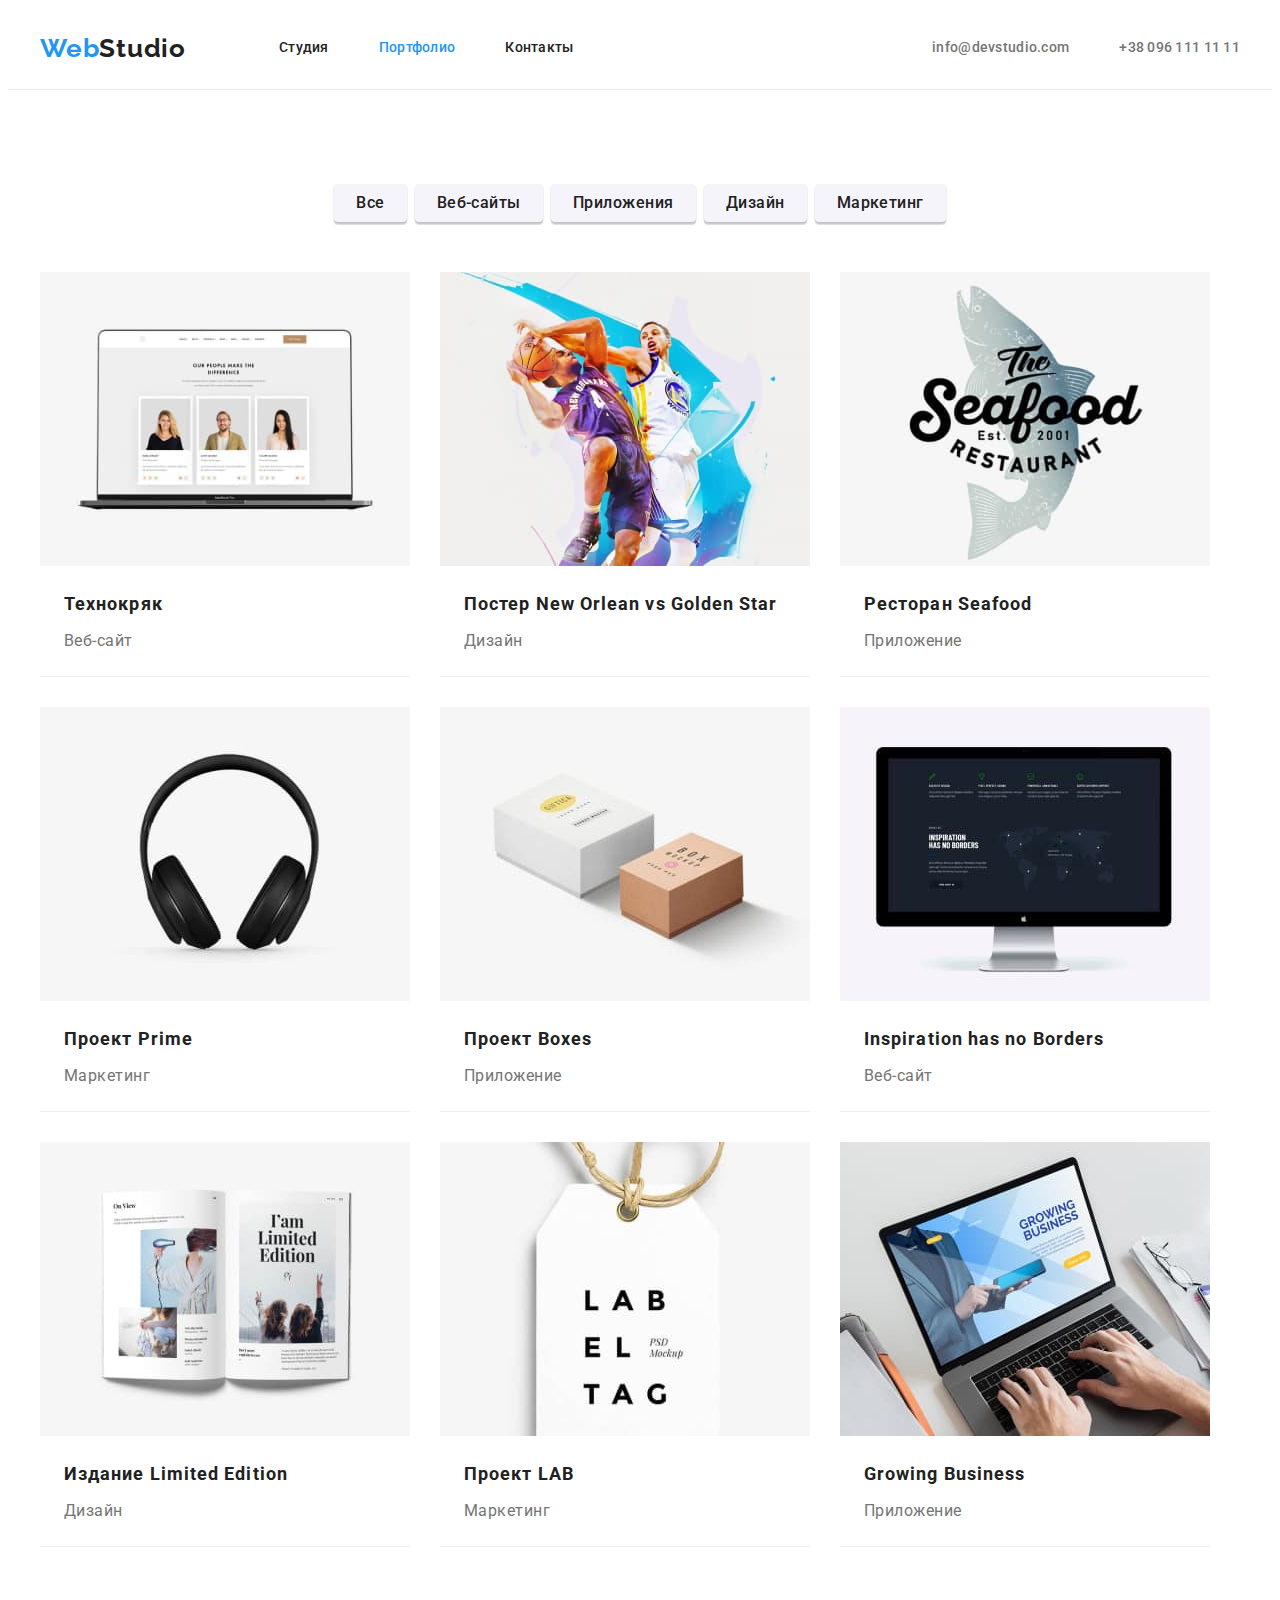
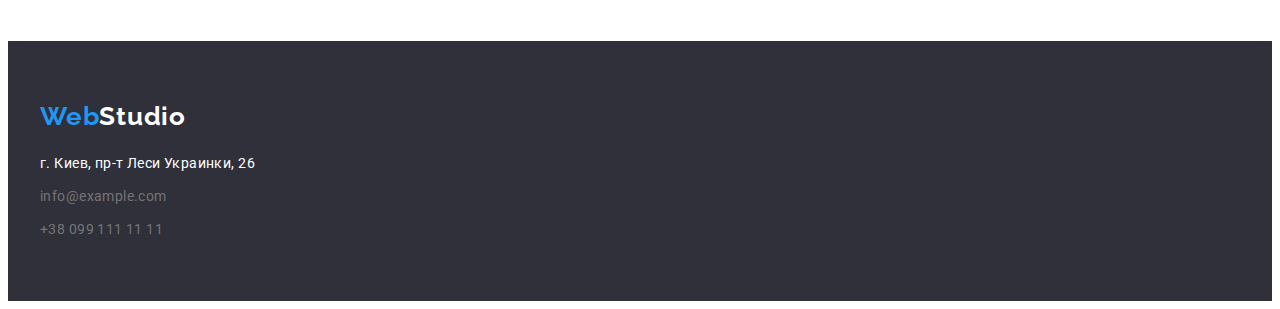
==== portfolio.html @ cc7ea552 "скопійовано файли з минулої домашки" ====
<!DOCTYPE html>
<html lang="ru">
<head>
    <meta charset="UTF-8">
    <meta http-equiv="X-UA-Compatible" content="IE=edge">
    <meta name="viewport" content="width=device-width, initial-scale=1.0">
    <link rel="preconnect" href="https://fonts.googleapis.com">
    <link rel="preconnect" href="https://fonts.gstatic.com" crossorigin>
    <link href="https://fonts.googleapis.com/css2?family=Raleway:wght@700&family=Roboto:wght@400;500;700&display=swap" rel="stylesheet">
    <link rel="stylesheet" href="./css/styles.css">
    <title>Портфолио</title>
</head>
<body>
    <header class="header">
        <div class="container header-container">
            <nav class="header-nav">
                <a href="./index.html" class="header-logo logo">
                    <span class="logo-accent">Web</span>Studio
                </a>
                <ul class="header-nav-list list">
                    <li class="nav-list-item"><a href="./index.html" class="header-link link">Студия</a></li>
                    <li class="current"><a href="" class="header-link link">Портфолио</a></li>
                    <li class="nav-list-item"><a href="" class="header-link link">Контакты</a></li>
                </ul>
            </nav>
            <ul class="header-list list">
                <li><a href="mailto:info@devstudio.com" class="header-email link">info@devstudio.com</a></li>
                <li><a href="tel:+380961111111" class="header-tel link">+38 096 111 11 11</a></li>
            </ul>
        </div>
    </header>
    <main>
       <section class="examples section">
            <div class="container">
                <h1 hidden>Наши работы</h1>
                    <ul class="filter-list list">
                        <li class="filter-list-item"><button type="button" class="filter-btn">Все</button></li>
                        <li class="filter-list-item"><button type="button" class="filter-btn">Веб-сайты</button></li>
                        <li class="filter-list-item"><button type="button" class="filter-btn">Приложения</button></li>
                        <li class="filter-list-item"><button type="button" class="filter-btn">Дизайн</button></li>
                        <li class="filter-list-item"><button type="button" class="filter-btn">Маркетинг</button></li>
                </ul>
                <ul class="examples-list list">
                    <li class="examples-list-item">
                        <a href="#" class="example-link link">
                            <img src="./images/img7.jpg" alt="Страница на экране ноутбука" width="370">
                            <div class="example-container">
                                <h2 class="example-title">Технокряк</h2>
                                <p class="example-text">Веб-сайт</p>
                            </div>
                        </a>
                    </li>
                    <li class="examples-list-item">
                        <a href="#" class="example-link link">
                            <img src="./images/img8.jpg" alt="Постер с двумя баскетболистами" width="370">
                            <div class="example-container">
                                <h2 class="example-title">Постер New Orlean vs Golden Star</h2>
                                <p class="example-text">Дизайн</p>
                            </div>
                        </a>
                    </li>
                    <li class="examples-list-item">
                        <a href="#" class="example-link link">
                            <img src="./images/img9.jpg" alt="Логотип ресторана" width="370">
                            <div class="example-container">
                                <h2 class="example-title">Ресторан Seafood</h2>
                                <p class="example-text">Приложение</p>
                            </div>
                        </a>
                    </li>
                    <li class="examples-list-item">
                        <a href="#" class="example-link link">
                            <img src="./images/img10.jpg" alt="Наушники" width="370">
                            <div class="example-container">
                                <h2 class="example-title">Проект Prime</h2>
                                <p class="example-text">Маркетинг</p>
                            </div>
                        </a>
                    </li>
                    <li class="examples-list-item">
                        <a href="#" class="example-link link">
                            <img src="./images/img11.jpg" alt="Две коробки" width="370">
                            <div class="example-container">
                                <h2 class="example-title">Проект Boxes</h2>
                                <p class="example-text">Приложение</p>
                            </div>
                        </a>
                    </li>
                    <li class="examples-list-item">
                        <a href="#" class="example-link link">
                            <img src="./images/img12.jpg" alt="Страница на экране компьютера" width="370">
                            <div class="example-container">
                                <h2 class="example-title">Inspiration has no Borders</h2>
                                <p class="example-text">Веб-сайт</p>
                            </div>
                        </a>
                    </li>
                    <li class="examples-list-item">
                        <a href="#" class="example-link link">
                            <img src="./images/img13.jpg" alt="Страницы журнала" width="370">
                            <div class="example-container">
                                <h2 class="example-title">Издание Limited Edition</h2>
                                <p class="example-text">Дизайн</p>
                            </div>
                        </a>
                    </li>
                    <li class="examples-list-item">
                        <a href="#" class="example-link link">
                            <img src="./images/img14.jpg" alt="Этикетка" width="370">
                            <div class="example-container">
                                <h2 class="example-title">Проект LAB</h2>
                                <p class="example-text">Маркетинг</p>
                            </div>
                        </a>
                    </li>
                    <li class="examples-list-item">
                        <a href="#" class="example-link link">
                            <img src="./images/img15.jpg" alt="Страница приложения" width="370">
                            <div class="example-container">
                                <h2 class="example-title">Growing Business</h2>
                                <p class="example-text">Приложение</p>
                            </div>
                        </a>
                    </li>
                </ul>
            </div>
       </section>
    </main>
    <footer class="footer">
        <div class="container">
            <a href="" class="footer-logo logo">
                <span class="logo-accent">Web</span>Studio
            </a>
            <address class="contacts-address">
                <ul class="contacts-list list">
                    <li class="contacts-item"><a href="https://goo.gl/maps/swwWG8n8bn1zcpLx5" target="_blank"
                            rel="noopener nofollow noreferrer" class="address-link link">г. Киев, пр-т Леси Украинки, 26</a>
                    </li>
                    <li class="contacts-item"><a href="mailto:info@example.com"
                            class="footer-email link">info@example.com</a></li>
                    <li class="contacts-item"><a href="tel:+380991111111" class="footer-tel link">+38 099 111 11 11</a></li>
                </ul>
            </address>
        </div>
    </footer>
</body>
</html>
---- css/styles.css ----
:root {
        --accent-color: #2196F3;
        --background-color:#2F303A;
        --main-text-color: #212121;
        --secondary-text-color: #757575;
    }
    html {
        line-height: 0;
    }
    h1, h2, h3, h4, h5, h6, p {
        margin: 0;
    }
    ul, ol {
        margin: 0;
        padding-left: 0;
    }
    button {
        cursor: pointer;
    }
    img {
        display: block;
        width: 100%;
        height: auto;
    }
    body {
        font-family: Roboto, sans-serif;
        color: var(--main-text-color);
    }
    .container {
        width: 1200px;
        padding-left: 15px;
        padding-right: 15px;
        margin: 0 auto;
       /* outline: 1px solid rgb(204, 21, 82);*/
    }
    .section {
        padding-top: 94px;
    }
    .section:not(.features) {
        padding-bottom: 94px;
    }
    .list {
        list-style: none;
        margin: 0;
        padding: 0;
    }
    .logo {
        font-family: 'Raleway', sans-serif;
        text-decoration: none;
        font-weight: 700;
        font-size: 26px;
        line-height: 1.19;
        letter-spacing: 0.03em;
    }
    /*------------------------HEADER------------------------*/
    .header-logo {
      color: inherit;
      margin-right: 93px;
    }
    .logo-accent {
        color: var(--accent-color);
    }
    .link {
        text-decoration: none;
    }
    .header {
        padding-top: 25px;
        padding-bottom: 25px;
        border-bottom: 1px solid #ececec;
    }
    .header-container {
        display: flex;
        align-items: center;
    }
    .header-nav {
        display: flex;
        align-items: center;
    }
    .header-nav-list {
        display: flex;
        align-items: center;
    }
    .header-nav-list > li:not(:last-child) {
        margin-right: 50px;
    }
    .header-list {
        display: flex;
        align-items: center;
        margin-left: auto;
    }
    .header-email {
        margin-right: 50px;
    }
    .header-link {
        color: inherit;
        font-weight: 500;
        font-size: 14px;
        line-height: 1.14;
        letter-spacing: 0.02em;
        padding-top: 32px;
        padding-bottom: 32px;
    }
    .current {
        color: var(--accent-color);
    }
    .header-link:hover,
    .header-link:focus {
        color: var(--accent-color);
    }
   .header-email,
   .header-tel {
        color: var(--secondary-text-color);
        font-weight: 500;
        font-size: 14px;
        line-height: 1.14;
        letter-spacing: 0.02em;
        padding-top: 32px;
        padding-bottom: 32px;
   }
   .header-email:hover,
   .header-tel:hover,
   .header-email:focus,
   .header-tel:focus {
       color: var(--accent-color);
   }
   /*------------------------HERO------------------------*/
   .hero {
       background-color: var(--background-color);
       padding-top: 200px;
       padding-bottom: 200px;
       text-align: center;
       
   }
   .hero-text {
        max-width: 696px;
        font-weight: 900;
        font-size: 44px;
        line-height: 1.36;
        letter-spacing: 0.06em;
        text-transform: uppercase;
        color: #ffffff; 
        margin-left: auto;
        margin-right: auto;
        margin-bottom: 30px;
   }
   .hero-btn {
        background: var(--accent-color);
        box-shadow: 0px 4px 4px rgba(0, 0, 0, 0.15);
        border-radius: 4px;
        letter-spacing: 0.06em;
        font-weight: 700;
        font-size: 16px;
        line-height: 1.9;
        font-family: inherit;
        color: #FFFFFF;
        border: none;
        padding: 10px 32px;
   }
   /*------------------------FEATURES------------------------*/
    .features-list {
        display: flex;
   }
   .feature-list-item {
       width: 270px;
   }
   .feature-list-item:not(:last-child) {
        margin-right: 30px;
   }
   .feature-title {
        font-size: 14px;
        line-height: 1.14;
        letter-spacing: 0.03em;
        text-transform: uppercase;
        margin-bottom: 10px;
   }
   .feature-text {
        font-size: 14px;
        line-height: 1.71;
        letter-spacing: 0.03em;
        color: var(--secondary-text-color);
   }
   /*------------------------WORK------------------------*/
   .work-list {
       display: flex;
   }
   .work-list-item:not(:last-child) {
       margin-right: 30px;
   }
   /*------------------------TEAM------------------------*/
   .team {
       background-color: #F5F4FA;;
   }
   .section-title {
        font-size: 36px;
        line-height: 1.2;
        text-align: center;
        letter-spacing: 0.03em;
        margin-bottom: 50px;
   }
   .team-list {
       display: flex;
   }
    .team-list-item {
        background-color: #ffffff;
        box-shadow: 0px 1px 3px rgba(0, 0, 0, 0.12), 0px 1px 1px rgba(0, 0, 0, 0.14), 0px 2px 1px rgba(0, 0, 0, 0.2);
        border-radius: 0px 0px 4px 4px;
    }
    .team-list-item:not(:last-child) {
        margin-right: 30px;
    }
    .name {
        padding-top: 30px;
        padding-bottom: 30px;
        text-align: center;
    }
   .team-member-name {
        font-weight: 500;
        font-size: 16px;
        line-height: 1.19;
        letter-spacing: 0.03em;
        margin-bottom: 10px;
   }
   .name-description {
        font-size: 16px;
        line-height: 1.19;
        letter-spacing: 0.03em;
        color: var(--secondary-text-color);
   }
    /*------------------------FOOTER------------------------*/
   .footer {
       background-color: var(--background-color);
       padding-top: 60px;
       padding-bottom: 60px;
   }
   .footer-logo {
        display: inline-block;
        color: #ffffff;
       margin-bottom: 20px;
   }
   .contacts-item:not(:last-child) {
    margin-bottom: 9px;
   }
   .contacts-address {
    font-style: normal;
   }
   .address-link {
        font-size: 14px;
        line-height: 1.7;
        letter-spacing: 0.03em;
        color: #FFFFFF;
   }
   .footer-email,
   .footer-tel {
        font-size: 14px;
        line-height: 1.7;
        letter-spacing: 0.03em;
        color: var(--secondary-text-color);
   }
   .address-link:hover, .address-link:focus,
   .footer-email:hover, .footer-email:focus,
   .footer-tel:hover, .footer-tel:focus {
       color: var(--accent-color);
   }
  /*------------------------PORTFOLIO------------------------*/
    .filter-list {
        display: flex;
        justify-content: center;
        margin-bottom: 50px;
    }
    .filter-list-item:not(:last-child) {
        margin-right: 8px;
    }
   .filter-btn {
        background-color: #F5F4FA;;
        box-shadow: 0px 3px 1px rgba(0, 0, 0, 0.1), 0px 1px 2px rgba(0, 0, 0, 0.08), 0px 2px 2px rgba(0, 0, 0, 0.12);
        border-radius: 4px;
        border: 0;
        font-family: inherit;
        font-weight: 500;
        font-size: 16px;
        line-height: 1.62;
        text-align: center;
        letter-spacing: 0.03em;
        color: var(--main-text-color);
        cursor: pointer;
        padding: 6px 22px;
    }
    .filter-btn:hover,
    .filter-btn:focus {
        background-color: var(--accent-color);
        color: #ffffff;
    }
    .examples-list {
        display: flex;
        flex-wrap: wrap;
        margin-right: -30px;
        margin-bottom: -30px;
    }
    .examples-list-item {
        background: #FFFFFF;
        border-bottom: 1px solid #EEEEEE;
        margin-right: 30px;
        margin-bottom: 30px;
    }
    .example-container {
        padding: 20px 24px;
    }
    .example-title {
        font-size: 18px;
        line-height: 2;
        letter-spacing: 0.06em;
        margin-bottom: 4px;
    }
    .example-text {
        font-size: 16px;
        line-height: 1.88;
        letter-spacing: 0.03em;
        color: var(--secondary-text-color);
    }
   .example-link {
       color: inherit;
   }
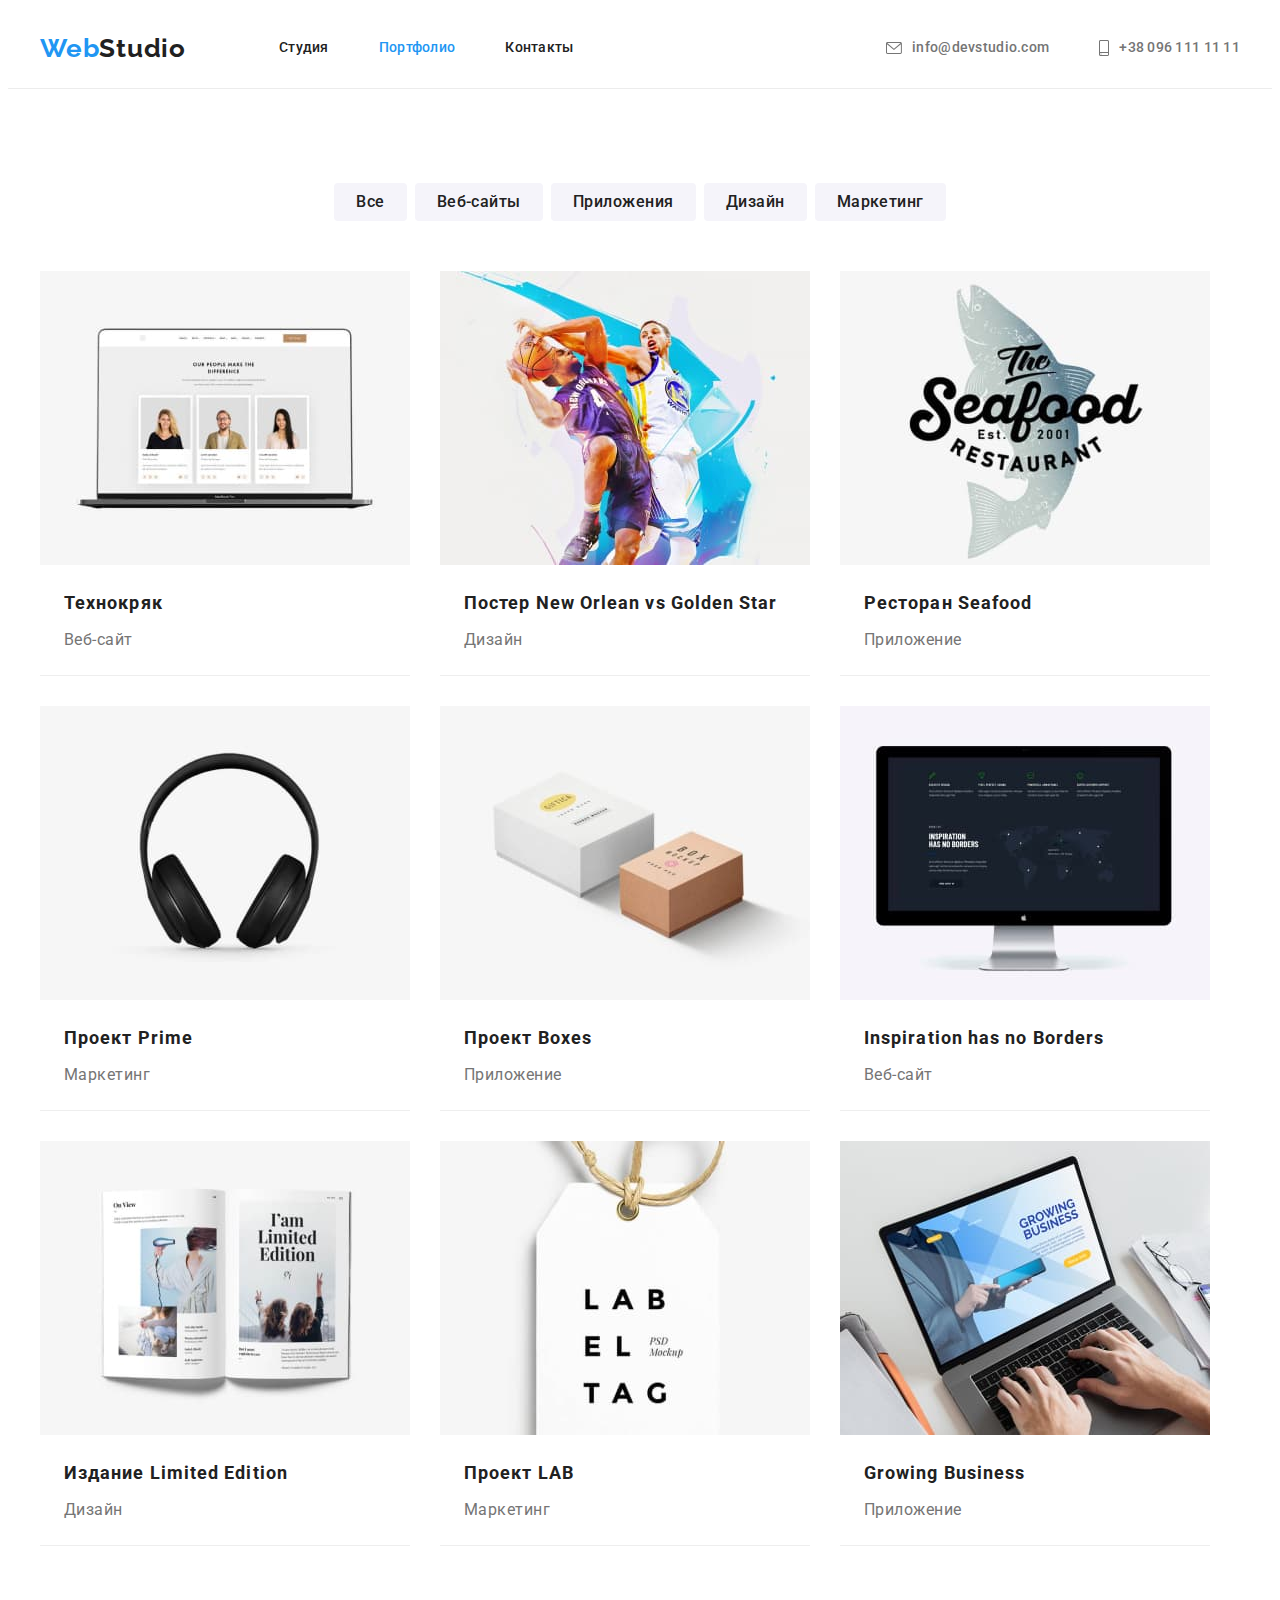
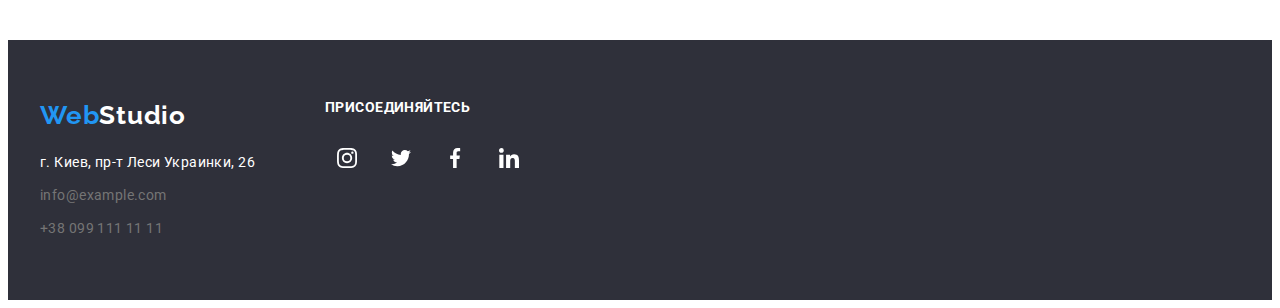
==== commit adf6acc4: "додано тінь на картки" ====
--- a/portfolio.html
+++ b/portfolio.html
@@ -24,8 +24,15 @@
                 </ul>
             </nav>
             <ul class="header-list list">
-                <li><a href="mailto:info@devstudio.com" class="header-email link">info@devstudio.com</a></li>
-                <li><a href="tel:+380961111111" class="header-tel link">+38 096 111 11 11</a></li>
+                <li class="header-list-item"><a href="mailto:info@devstudio.com" class="header-email link">
+                    <svg class="header-list-icon" width="16" height="12">
+                        <use href="./images/symbol-defs.svg#envelope"></use>
+                    </svg>
+                    info@devstudio.com</a></li>
+                <li class="header-list-item"><a href="tel:+380961111111" class="header-tel link">
+                    <svg class="header-list-icon" width="10" height="16">
+                        <use href="./images/symbol-defs.svg#smartphone"></use>
+                    </svg>+38 096 111 11 11</a></li>
             </ul>
         </div>
     </header>
@@ -127,20 +134,52 @@
        </section>
     </main>
     <footer class="footer">
-        <div class="container">
-            <a href="" class="footer-logo logo">
-                <span class="logo-accent">Web</span>Studio
-            </a>
-            <address class="contacts-address">
-                <ul class="contacts-list list">
-                    <li class="contacts-item"><a href="https://goo.gl/maps/swwWG8n8bn1zcpLx5" target="_blank"
-                            rel="noopener nofollow noreferrer" class="address-link link">г. Киев, пр-т Леси Украинки, 26</a>
+        <div class="footer-box container">
+            <div class="contacts-container">
+                <a href="./index.html" class="footer-logo logo">
+                    <span class="logo-accent">Web</span>Studio
+                </a>
+                <address class="contacts-address">
+                    <ul class="contacts-list list">
+                        <li class="contacts-item"><a href="https://goo.gl/maps/swwWG8n8bn1zcpLx5" target="_blank" rel="noopener nofollow noreferrer" class="address-link link">г. Киев, пр-т Леси Украинки, 26</a></li>
+                        <li class="contacts-item"><a href="mailto:info@example.com" class="footer-email link">info@example.com</a></li>
+                        <li class="contacts-item"><a href="tel:+380991111111" class="footer-tel link">+38 099 111 11 11</a></li>
+                    </ul>
+                </address>
+            </div>
+            <div class="join-container">
+                <p class="join-caption">присоединяйтесь</p>
+                <ul class="social-links list">
+                    <li class="social-links-item">
+                        <a href="https://www.instagram.com/" class="social-link join-social-link" target="_blank">
+                            <svg class="social-link-icon" width="20" height="20">
+                                <use href="./images/symbol-defs.svg#instagram"></use>
+                            </svg>
+                        </a>
                     </li>
-                    <li class="contacts-item"><a href="mailto:info@example.com"
-                            class="footer-email link">info@example.com</a></li>
-                    <li class="contacts-item"><a href="tel:+380991111111" class="footer-tel link">+38 099 111 11 11</a></li>
+                    <li class="social-links-item">
+                        <a href="https://twitter.com/" class="social-link join-social-link" target="_blank">
+                            <svg class="social-link-icon" width="20" height="20">
+                                <use href="./images/symbol-defs.svg#twitter"></use>
+                            </svg>
+                        </a>
+                    </li>
+                    <li class="social-links-item">
+                        <a href="https://www.facebook.com/" class="social-link join-social-link" target="_blank">
+                            <svg class="social-link-icon" width="20" height="20">
+                                <use href="./images/symbol-defs.svg#facebook"></use>
+                            </svg>
+                        </a>
+                    </li>
+                    <li class="social-links-item ">
+                        <a href="https://www.linkedin.com/" class="social-link join-social-link" target="_blank">
+                            <svg class="social-link-icon" width="20" height="20">
+                                <use href="./images/symbol-defs.svg#linkedin"></use>
+                            </svg>
+                        </a>
+                    </li>
                 </ul>
-            </address>
+            </div>
         </div>
     </footer>
 </body>
--- a/css/styles.css
+++ b/css/styles.css
@@ -3,6 +3,7 @@
         --background-color:#2F303A;
         --main-text-color: #212121;
         --secondary-text-color: #757575;
+        --main-icon-color: #AFB1B8;
     }
     html {
         line-height: 0;
@@ -64,8 +65,6 @@
         text-decoration: none;
     }
     .header {
-        padding-top: 25px;
-        padding-bottom: 25px;
         border-bottom: 1px solid #ececec;
     }
     .header-container {
@@ -87,9 +86,6 @@
         display: flex;
         align-items: center;
         margin-left: auto;
-    }
-    .header-email {
-        margin-right: 50px;
     }
     .header-link {
         color: inherit;
@@ -107,8 +103,14 @@
     .header-link:focus {
         color: var(--accent-color);
     }
+    .header-list-item:not(:last-child) {
+        margin-right: 50px;
+    }
    .header-email,
    .header-tel {
+        display: flex;
+        align-items: center;
+        justify-content: center;
         color: var(--secondary-text-color);
         font-weight: 500;
         font-size: 14px;
@@ -123,13 +125,22 @@
    .header-tel:focus {
        color: var(--accent-color);
    }
+   .header-list-icon {
+        margin-right: 10px;
+        fill: currentColor;
+   }
+   
    /*------------------------HERO------------------------*/
    .hero {
        background-color: var(--background-color);
+       background-image: 
+       linear-gradient(rgba(47, 48, 58, 0.4),rgba(47, 48, 58, 0.4)),
+       url(../images/hero-image.jpg);
+       max-width: 1600px;
        padding-top: 200px;
        padding-bottom: 200px;
        text-align: center;
-       
+       margin: 0 auto;
    }
    .hero-text {
         max-width: 696px;
@@ -166,11 +177,16 @@
    .feature-list-item:not(:last-child) {
         margin-right: 30px;
    }
+   .feature-thumb {
+        padding: 25px 100px;
+        background-color: #F5F4FA;
+   }
    .feature-title {
         font-size: 14px;
         line-height: 1.14;
         letter-spacing: 0.03em;
         text-transform: uppercase;
+        margin-top: 30px;
         margin-bottom: 10px;
    }
    .feature-text {
@@ -225,13 +241,75 @@
         line-height: 1.19;
         letter-spacing: 0.03em;
         color: var(--secondary-text-color);
-   }
+        margin-bottom: 16px;
+   }
+   .social-links {
+        display: flex;
+        justify-content: center;
+   }
+   .social-links-item {
+        width: 44px;
+        height: 44px;
+   }
+   .social-links-item:not(:last-child) {
+        margin-right: 10px;
+   }
+   .social-link {
+        display: flex;
+        width: 100%;
+        height: 100%;
+        border-radius: 50%;
+        color: var(--main-icon-color);
+        align-items: center;
+        justify-content: center;
+   }
+   .social-link:hover, .social-link:focus {
+        background-color: #2196F3;
+        color: #FFFFFF;
+   }
+   .social-link-icon {
+        fill: currentColor;
+   }
+    /*------------------------CLIENTS------------------------*/
+    .clients-list {
+        display: flex;
+    }
+    .client-list-item {
+        width: 170px;
+        height: 92px;
+    }
+    .client-list-item:not(:last-child) {
+        margin-right: 30px;
+    }
+    
+    .client-link {
+        display: inline-block;
+        width: 100%;
+        height:100%;
+        border: 1px solid var(--main-icon-color);
+        border-radius: 4px;
+        color: var(--main-icon-color);
+        padding: 16px 32px;
+    }
+    .client-link:hover, .client-link:focus {
+        border: 1px solid var(--accent-color);
+        color: var(--accent-color);
+    }
+    .client-logo {
+        fill: currentColor;
+    }
     /*------------------------FOOTER------------------------*/
    .footer {
        background-color: var(--background-color);
        padding-top: 60px;
        padding-bottom: 60px;
    }
+   .footer-box {
+    display: flex;
+   }
+   .contacts-container {
+    margin-right: 70px;
+   }
    .footer-logo {
         display: inline-block;
         color: #ffffff;
@@ -261,6 +339,18 @@
    .footer-tel:hover, .footer-tel:focus {
        color: var(--accent-color);
    }
+   .join-caption {
+        font-weight: 700;
+        font-size: 14px;
+        line-height: 1.14;
+        letter-spacing: 0.03em;
+        text-transform: uppercase;
+        color: #FFFFFF;
+        margin-bottom: 20px;
+   }
+   .social-link.join-social-link {
+        color: #FFFFFF;
+   }
   /*------------------------PORTFOLIO------------------------*/
     .filter-list {
         display: flex;
@@ -272,7 +362,6 @@
     }
    .filter-btn {
         background-color: #F5F4FA;;
-        box-shadow: 0px 3px 1px rgba(0, 0, 0, 0.1), 0px 1px 2px rgba(0, 0, 0, 0.08), 0px 2px 2px rgba(0, 0, 0, 0.12);
         border-radius: 4px;
         border: 0;
         font-family: inherit;
@@ -289,6 +378,7 @@
     .filter-btn:focus {
         background-color: var(--accent-color);
         color: #ffffff;
+        box-shadow: 0px 3px 1px rgba(0, 0, 0, 0.1), 0px 1px 2px rgba(0, 0, 0, 0.08), 0px 2px 2px rgba(0, 0, 0, 0.12);
     }
     .examples-list {
         display: flex;
@@ -319,5 +409,9 @@
     }
    .example-link {
        color: inherit;
+       display: block;
+   }
+   .example-link:hover, .example-link:focus {
+        box-shadow: 0px 1px 1px rgba(0, 0, 0, 0.12), 0px 4px 4px rgba(0, 0, 0, 0.06), 1px 4px 6px rgba(0, 0, 0, 0.16);
    }
 
